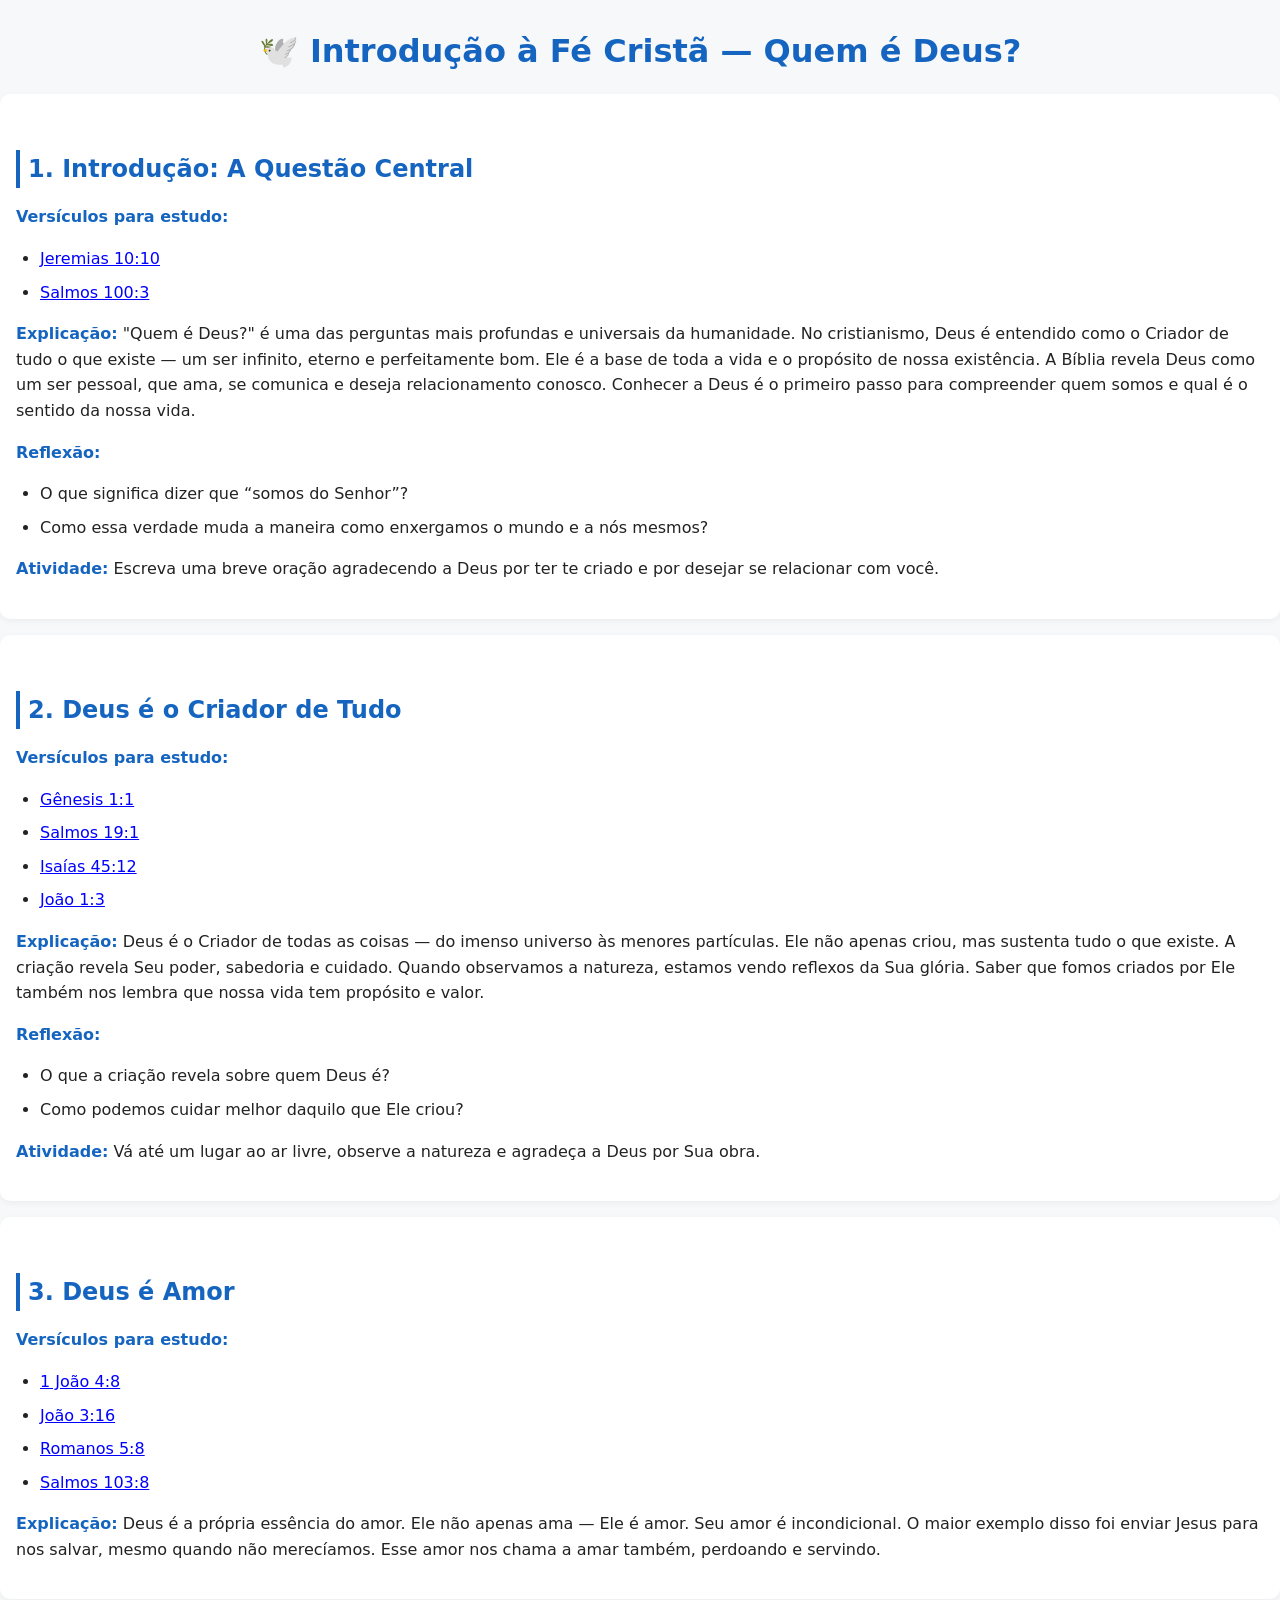
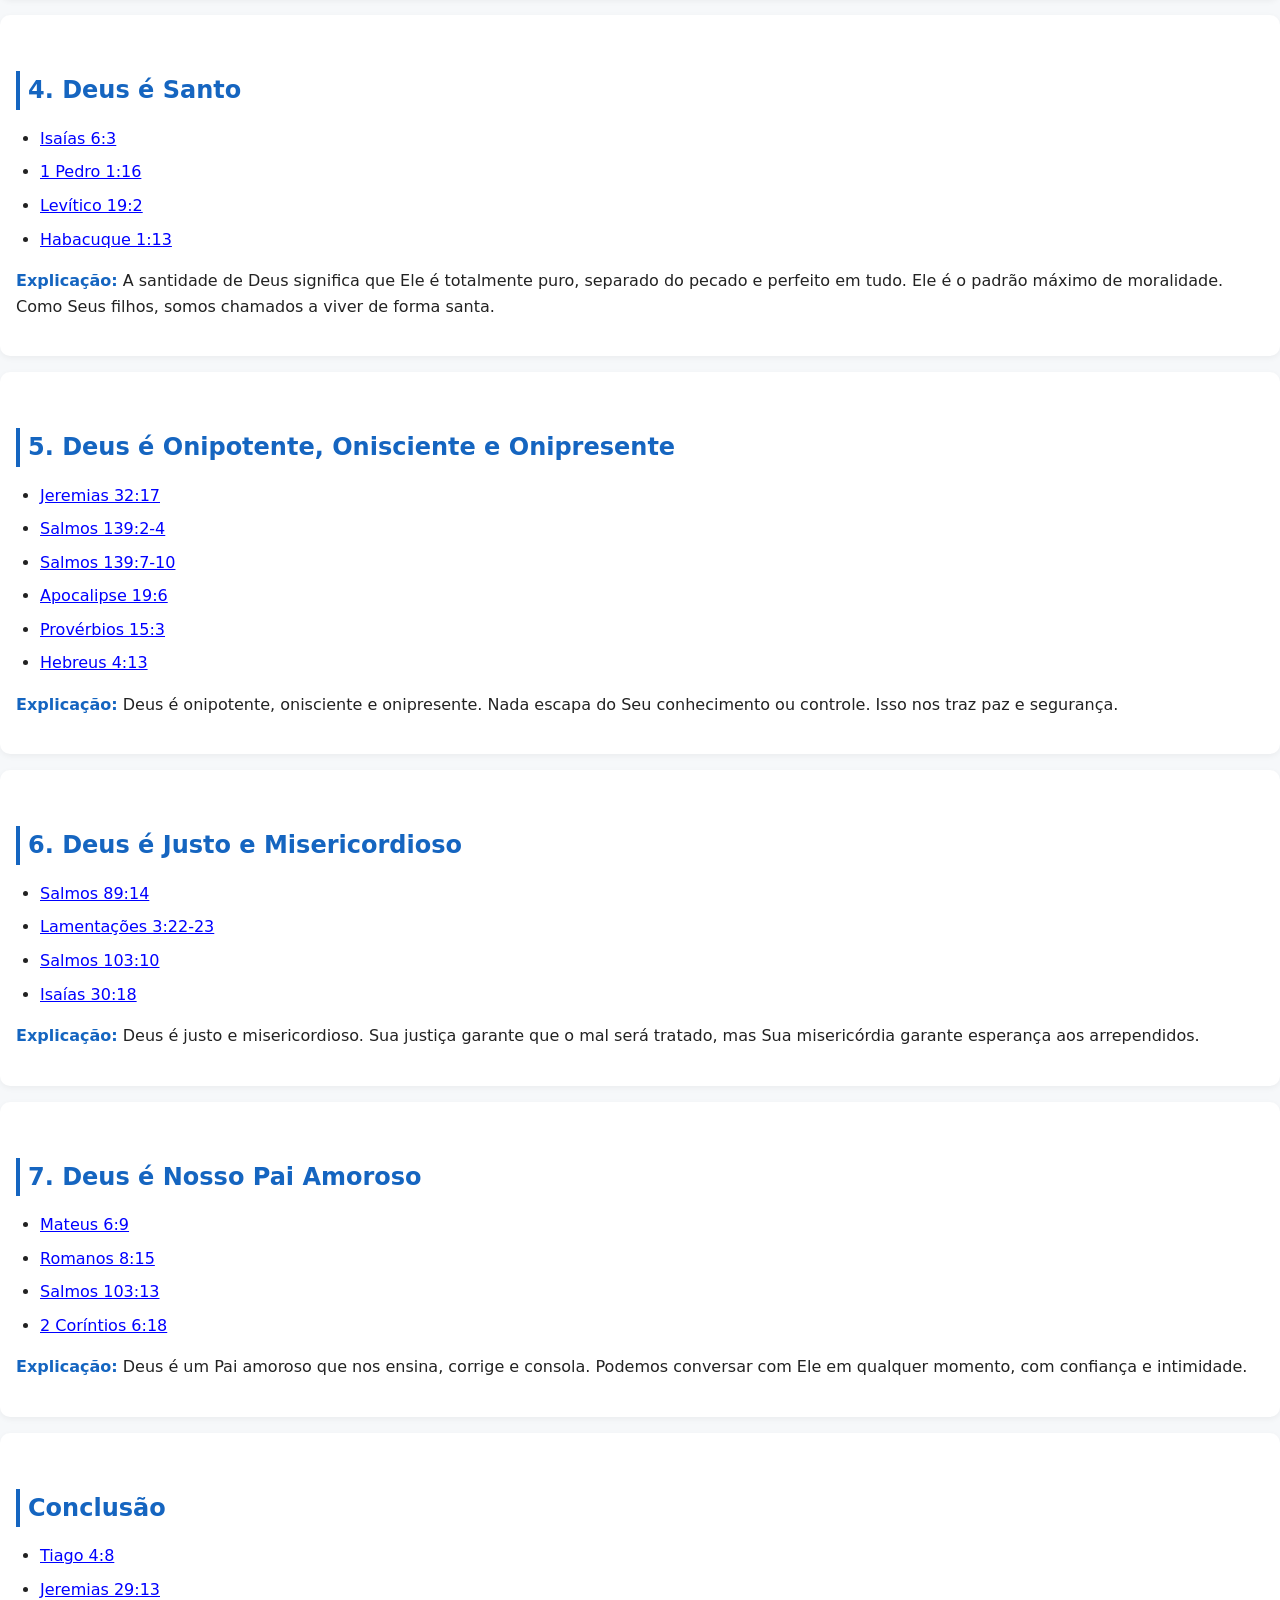
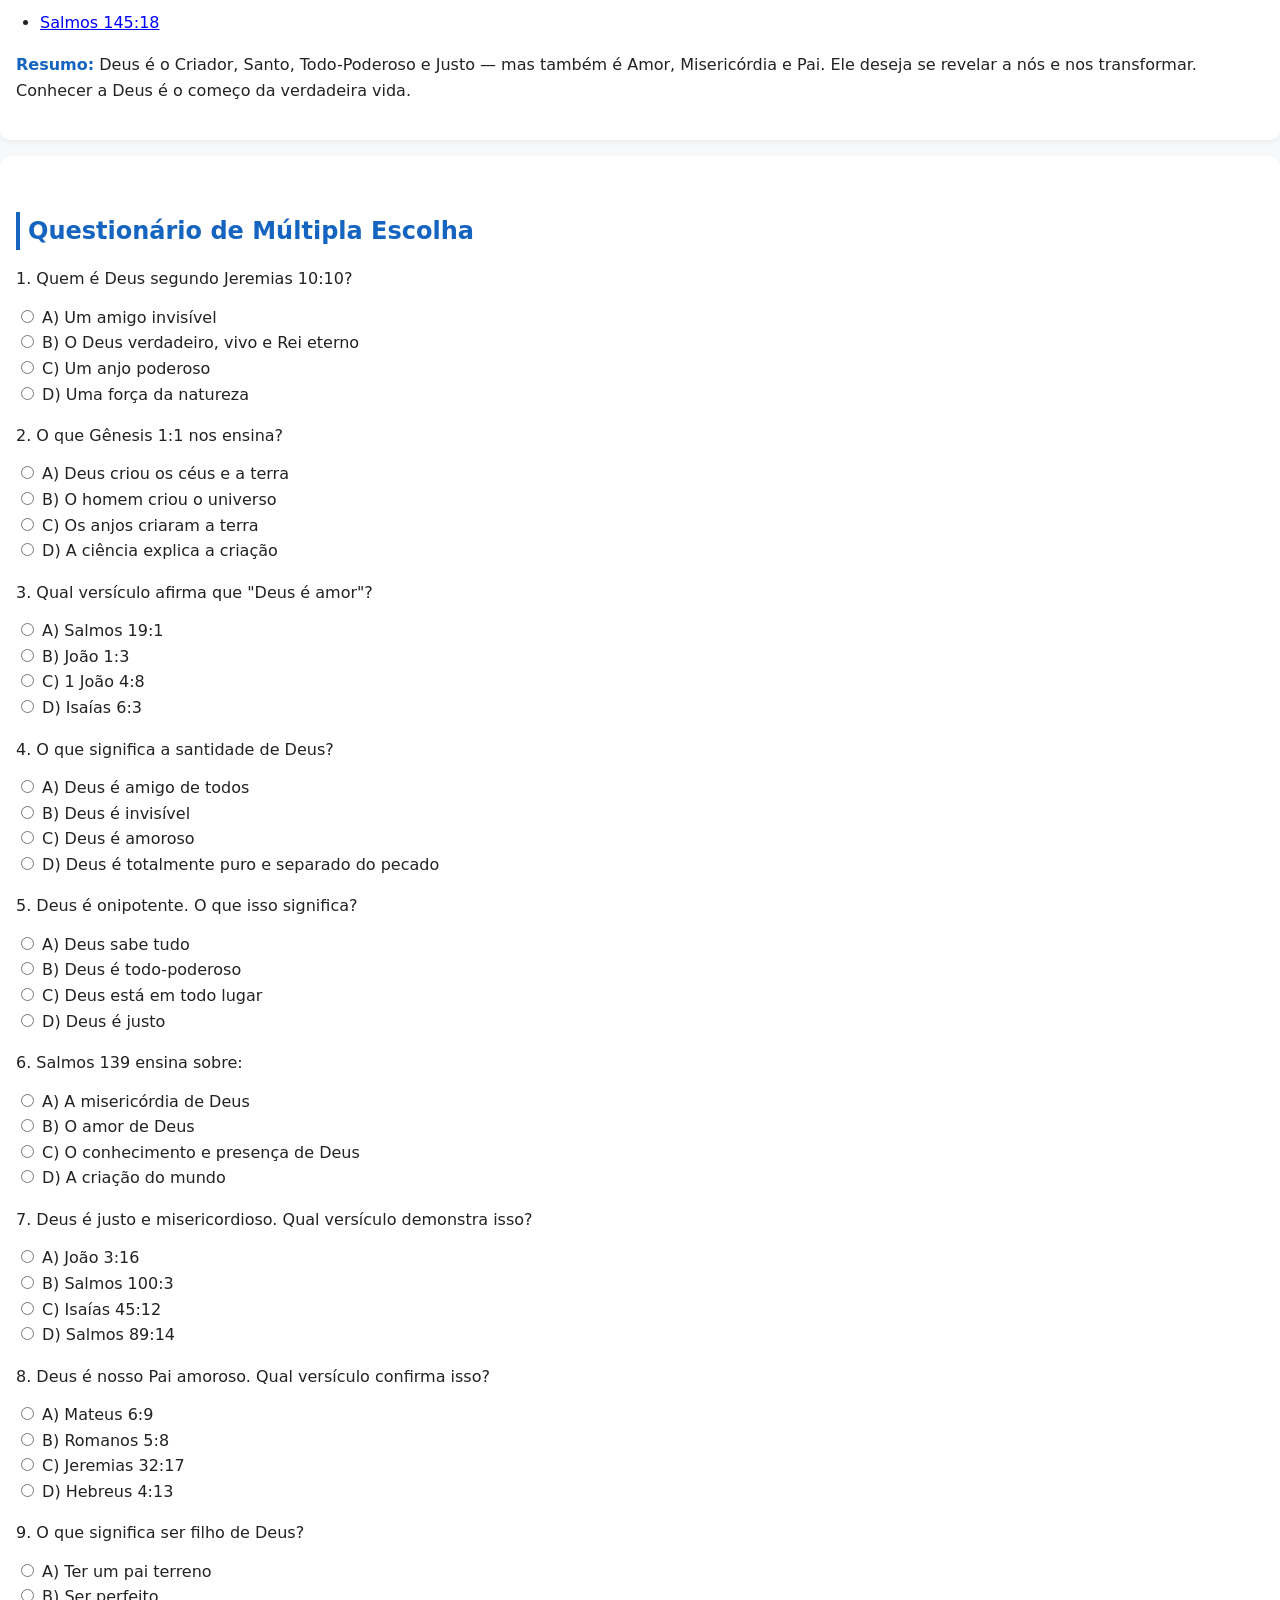
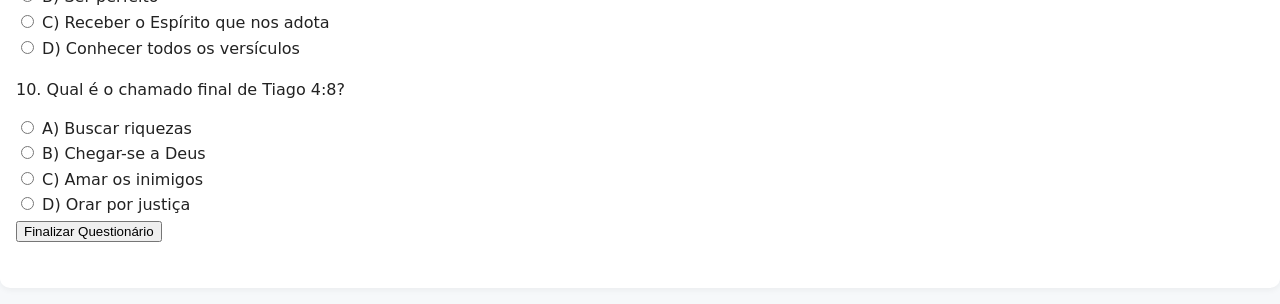
==== pages/topic1_introducao/1_Quem_e_Deus.html @ e8878c87 "add codes" ====
<!DOCTYPE html>
<html lang="pt-BR">
<head>
  <meta charset="UTF-8">
  <meta name="viewport" content="width=device-width, initial-scale=1.0">
    <link rel="stylesheet" href="../../assets/css/styles.css" />
  <title>Introdução à Fé Cristã — Quem é Deus?</title>
</head>
<body>

  <h1>🕊️ Introdução à Fé Cristã — Quem é Deus?</h1>

  <!-- 1. Introdução: A Questão Central -->
  <section>
    <h2>1. Introdução: A Questão Central</h2>

    <p><strong>Versículos para estudo:</strong></p>
    <ul>
      <li><span class="verse" data-text="Mas o Senhor é o Deus verdadeiro; ele é o Deus vivo e o Rei eterno. Diante da sua ira, a terra treme, e as nações não podem suportar a sua indignação.">Jeremias 10:10</span></li>
      <li><span class="verse" data-text="Sabei que o Senhor é Deus; foi ele quem nos fez, e somos dele; somos o seu povo e rebanho do seu pasto.">Salmos 100:3</span></li>
    </ul>

    <p><strong>Explicação:</strong> "Quem é Deus?" é uma das perguntas mais profundas e universais da humanidade. No cristianismo, Deus é entendido como o Criador de tudo o que existe — um ser infinito, eterno e perfeitamente bom. Ele é a base de toda a vida e o propósito de nossa existência. A Bíblia revela Deus como um ser pessoal, que ama, se comunica e deseja relacionamento conosco. Conhecer a Deus é o primeiro passo para compreender quem somos e qual é o sentido da nossa vida.</p>

    <p><strong>Reflexão:</strong></p>
    <ul>
      <li>O que significa dizer que “somos do Senhor”?</li>
      <li>Como essa verdade muda a maneira como enxergamos o mundo e a nós mesmos?</li>
    </ul>

    <p><strong>Atividade:</strong> Escreva uma breve oração agradecendo a Deus por ter te criado e por desejar se relacionar com você.</p>
  </section>

  <!-- 2. Deus é o Criador de Tudo -->
  <section>
    <h2>2. Deus é o Criador de Tudo</h2>

    <p><strong>Versículos para estudo:</strong></p>
    <ul>
      <li><span class="verse" data-text="No princípio, criou Deus os céus e a terra.">Gênesis 1:1</span></li>
      <li><span class="verse" data-text="Os céus declaram a glória de Deus, e o firmamento anuncia a obra das suas mãos.">Salmos 19:1</span></li>
      <li><span class="verse" data-text="Eu fiz a terra, e criei nela o homem; as minhas mãos estenderam os céus, e a todo o seu exército dei as minhas ordens.">Isaías 45:12</span></li>
      <li><span class="verse" data-text="Todas as coisas foram feitas por intermédio dele, e sem ele nada do que foi feito se fez.">João 1:3</span></li>
    </ul>

    <p><strong>Explicação:</strong> Deus é o Criador de todas as coisas — do imenso universo às menores partículas. Ele não apenas criou, mas sustenta tudo o que existe. A criação revela Seu poder, sabedoria e cuidado. Quando observamos a natureza, estamos vendo reflexos da Sua glória. Saber que fomos criados por Ele também nos lembra que nossa vida tem propósito e valor.</p>

    <p><strong>Reflexão:</strong></p>
    <ul>
      <li>O que a criação revela sobre quem Deus é?</li>
      <li>Como podemos cuidar melhor daquilo que Ele criou?</li>
    </ul>

    <p><strong>Atividade:</strong> Vá até um lugar ao ar livre, observe a natureza e agradeça a Deus por Sua obra.</p>
  </section>

  <!-- 3. Deus é Amor -->
  <section>
    <h2>3. Deus é Amor</h2>
    <p><strong>Versículos para estudo:</strong></p>
    <ul>
      <li><span class="verse" data-text="Aquele que não ama não conhece a Deus, porque Deus é amor.">1 João 4:8</span></li>
      <li><span class="verse" data-text="Porque Deus amou o mundo de tal maneira que deu o seu Filho unigênito...">João 3:16</span></li>
      <li><span class="verse" data-text="Mas Deus prova o seu amor para conosco em que Cristo morreu por nós, sendo nós ainda pecadores.">Romanos 5:8</span></li>
      <li><span class="verse" data-text="Misericordioso e compassivo é o Senhor; longânimo e assaz benigno.">Salmos 103:8</span></li>
    </ul>
    <p><strong>Explicação:</strong> Deus é a própria essência do amor. Ele não apenas ama — Ele é amor. Seu amor é incondicional. O maior exemplo disso foi enviar Jesus para nos salvar, mesmo quando não merecíamos. Esse amor nos chama a amar também, perdoando e servindo.</p>
  </section>

  <!-- 4. Deus é Santo -->
  <section>
    <h2>4. Deus é Santo</h2>
    <ul>
      <li><span class="verse" data-text="Santo, santo, santo é o Senhor dos exércitos...">Isaías 6:3</span></li>
      <li><span class="verse" data-text="Sede santos, porque eu sou santo.">1 Pedro 1:16</span></li>
      <li><span class="verse" data-text="Santos sereis, porque eu, o Senhor vosso Deus, sou santo.">Levítico 19:2</span></li>
      <li><span class="verse" data-text="Tu és tão puro de olhos, que não podes ver o mal.">Habacuque 1:13</span></li>
    </ul>
    <p><strong>Explicação:</strong> A santidade de Deus significa que Ele é totalmente puro, separado do pecado e perfeito em tudo. Ele é o padrão máximo de moralidade. Como Seus filhos, somos chamados a viver de forma santa.</p>
  </section>

  <!-- 5. Deus é Onipotente, Onisciente e Onipresente -->
  <section>
    <h2>5. Deus é Onipotente, Onisciente e Onipresente</h2>
    <ul>
      <li><span class="verse" data-text="Nada há que te seja demasiado difícil.">Jeremias 32:17</span></li>
      <li><span class="verse" data-text="Tu conheces o meu sentar e o meu levantar...">Salmos 139:2-4</span></li>
      <li><span class="verse" data-text="Para onde fugirei da tua presença?">Salmos 139:7-10</span></li>
      <li><span class="verse" data-text="Reina o Senhor nosso Deus, o Todo-Poderoso.">Apocalipse 19:6</span></li>
      <li><span class="verse" data-text="Os olhos do Senhor estão em todo lugar.">Provérbios 15:3</span></li>
      <li><span class="verse" data-text="Todas as coisas estão nuas e patentes aos olhos de Deus.">Hebreus 4:13</span></li>
    </ul>
    <p><strong>Explicação:</strong> Deus é onipotente, onisciente e onipresente. Nada escapa do Seu conhecimento ou controle. Isso nos traz paz e segurança.</p>
  </section>

  <!-- 6. Deus é Justo e Misericordioso -->
  <section>
    <h2>6. Deus é Justo e Misericordioso</h2>
    <ul>
      <li><span class="verse" data-text="Justiça e juízo são a base do teu trono...">Salmos 89:14</span></li>
      <li><span class="verse" data-text="As misericórdias do Senhor não têm fim.">Lamentações 3:22-23</span></li>
      <li><span class="verse" data-text="Não nos trata segundo os nossos pecados.">Salmos 103:10</span></li>
      <li><span class="verse" data-text="O Senhor espera para ter misericórdia de vós...">Isaías 30:18</span></li>
    </ul>
    <p><strong>Explicação:</strong> Deus é justo e misericordioso. Sua justiça garante que o mal será tratado, mas Sua misericórdia garante esperança aos arrependidos.</p>
  </section>

  <!-- 7. Deus é Nosso Pai Amoroso -->
  <section>
    <h2>7. Deus é Nosso Pai Amoroso</h2>
    <ul>
      <li><span class="verse" data-text="Pai nosso, que estás nos céus...">Mateus 6:9</span></li>
      <li><span class="verse" data-text="Receberam o Espírito que os adota como filhos.">Romanos 8:15</span></li>
      <li><span class="verse" data-text="Como um pai se compadece de seus filhos, assim o Senhor...">Salmos 103:13</span></li>
      <li><span class="verse" data-text="E serei para vós Pai, e vós sereis meus filhos e filhas.">2 Coríntios 6:18</span></li>
    </ul>
    <p><strong>Explicação:</strong> Deus é um Pai amoroso que nos ensina, corrige e consola. Podemos conversar com Ele em qualquer momento, com confiança e intimidade.</p>
  </section>

  <!-- Conclusão -->
  <section>
    <h2>Conclusão</h2>
    <ul>
      <li><span class="verse" data-text="Chegai-vos a Deus, e ele se chegará a vós.">Tiago 4:8</span></li>
      <li><span class="verse" data-text="Buscar-me-eis e me achareis, quando me buscardes de todo o vosso coração.">Jeremias 29:13</span></li>
      <li><span class="verse" data-text="Perto está o Senhor de todos os que o invocam em verdade.">Salmos 145:18</span></li>
    </ul>
    <p><strong>Resumo:</strong> Deus é o Criador, Santo, Todo-Poderoso e Justo — mas também é Amor, Misericórdia e Pai. Ele deseja se revelar a nós e nos transformar. Conhecer a Deus é o começo da verdadeira vida.</p>
  </section>

  <!-- Questionário -->
<section>
  <h2>Questionário de Múltipla Escolha</h2>
  <form id="quizForm">
    
    <!-- Pergunta 1 -->
    <div class="question">
      <p>1. Quem é Deus segundo Jeremias 10:10?</p>
      <label><input type="radio" name="q1" value="B"> A) Um amigo invisível</label><br>
      <label><input type="radio" name="q1" value="B"> B) O Deus verdadeiro, vivo e Rei eterno</label><br>
      <label><input type="radio" name="q1" value="C"> C) Um anjo poderoso</label><br>
      <label><input type="radio" name="q1" value="D"> D) Uma força da natureza</label>
    </div>

    <!-- Pergunta 2 -->
    <div class="question">
      <p>2. O que Gênesis 1:1 nos ensina?</p>
      <label><input type="radio" name="q2" value="A"> A) Deus criou os céus e a terra</label><br>
      <label><input type="radio" name="q2" value="B"> B) O homem criou o universo</label><br>
      <label><input type="radio" name="q2" value="C"> C) Os anjos criaram a terra</label><br>
      <label><input type="radio" name="q2" value="D"> D) A ciência explica a criação</label>
    </div>

    <!-- Pergunta 3 -->
    <div class="question">
      <p>3. Qual versículo afirma que "Deus é amor"?</p>
      <label><input type="radio" name="q3" value="A"> A) Salmos 19:1</label><br>
      <label><input type="radio" name="q3" value="B"> B) João 1:3</label><br>
      <label><input type="radio" name="q3" value="C"> C) 1 João 4:8</label><br>
      <label><input type="radio" name="q3" value="D"> D) Isaías 6:3</label>
    </div>

    <!-- Pergunta 4 -->
    <div class="question">
      <p>4. O que significa a santidade de Deus?</p>
      <label><input type="radio" name="q4" value="A"> A) Deus é amigo de todos</label><br>
      <label><input type="radio" name="q4" value="B"> B) Deus é invisível</label><br>
      <label><input type="radio" name="q4" value="C"> C) Deus é amoroso</label><br>
      <label><input type="radio" name="q4" value="D"> D) Deus é totalmente puro e separado do pecado</label>
    </div>

    <!-- Pergunta 5 -->
    <div class="question">
      <p>5. Deus é onipotente. O que isso significa?</p>
      <label><input type="radio" name="q5" value="A"> A) Deus sabe tudo</label><br>
      <label><input type="radio" name="q5" value="B"> B) Deus é todo-poderoso</label><br>
      <label><input type="radio" name="q5" value="C"> C) Deus está em todo lugar</label><br>
      <label><input type="radio" name="q5" value="D"> D) Deus é justo</label>
    </div>

    <!-- Pergunta 6 -->
    <div class="question">
      <p>6. Salmos 139 ensina sobre:</p>
      <label><input type="radio" name="q6" value="A"> A) A misericórdia de Deus</label><br>
      <label><input type="radio" name="q6" value="B"> B) O amor de Deus</label><br>
      <label><input type="radio" name="q6" value="C"> C) O conhecimento e presença de Deus</label><br>
      <label><input type="radio" name="q6" value="D"> D) A criação do mundo</label>
    </div>

    <!-- Pergunta 7 -->
    <div class="question">
      <p>7. Deus é justo e misericordioso. Qual versículo demonstra isso?</p>
      <label><input type="radio" name="q7" value="A"> A) João 3:16</label><br>
      <label><input type="radio" name="q7" value="B"> B) Salmos 100:3</label><br>
      <label><input type="radio" name="q7" value="C"> C) Isaías 45:12</label><br>
      <label><input type="radio" name="q7" value="D"> D) Salmos 89:14</label>
    </div>

    <!-- Pergunta 8 -->
    <div class="question">
      <p>8. Deus é nosso Pai amoroso. Qual versículo confirma isso?</p>
      <label><input type="radio" name="q8" value="A"> A) Mateus 6:9</label><br>
      <label><input type="radio" name="q8" value="B"> B) Romanos 5:8</label><br>
      <label><input type="radio" name="q8" value="C"> C) Jeremias 32:17</label><br>
      <label><input type="radio" name="q8" value="D"> D) Hebreus 4:13</label>
    </div>

    <!-- Pergunta 9 -->
    <div class="question">
      <p>9. O que significa ser filho de Deus?</p>
      <label><input type="radio" name="q9" value="A"> A) Ter um pai terreno</label><br>
      <label><input type="radio" name="q9" value="B"> B) Ser perfeito</label><br>
      <label><input type="radio" name="q9" value="C"> C) Receber o Espírito que nos adota</label><br>
      <label><input type="radio" name="q9" value="D"> D) Conhecer todos os versículos</label>
    </div>

    <!-- Pergunta 10 -->
    <div class="question">
      <p>10. Qual é o chamado final de Tiago 4:8?</p>
      <label><input type="radio" name="q10" value="A"> A) Buscar riquezas</label><br>
      <label><input type="radio" name="q10" value="B"> B) Chegar-se a Deus</label><br>
      <label><input type="radio" name="q10" value="C"> C) Amar os inimigos</label><br>
      <label><input type="radio" name="q10" value="D"> D) Orar por justiça</label>
    </div>

    <button type="button" id="submitQuiz">Finalizar Questionário</button>
  </form>

  <div id="quizResult" style="margin-top:20px;"></div>
</section>

  <script src="1_Quem_e_Deus.js"></script>
</body>
</html>
---- assets/css/styles.css ----
:root {
  --bg: #f6f8fa;
  --card: #fff;
  --accent: #1565c0;
  --text: #222;
}

/* ========== Reset & Base ========== */
* {
  box-sizing: border-box;
}

body {
  font-family: Inter, system-ui, Arial, Helvetica, sans-serif;
  margin: 0;
  background: var(--bg);
  color: var(--text);
}

/* ========== Cabeçalho ========== */
.site-header {
  display: flex;
  align-items: center;
  justify-content: space-between;
  gap: 0.75rem;
  padding: 1rem;
  background: #fff;
  box-shadow: 0 1px 6px rgba(0, 0, 0, 0.06);
  flex-wrap: wrap;
}

.logo-small {
  width: 48px;
  height: 48px;
}

/* ========== Conteúdo principal ========== */
.container {
  max-width: 980px;
  margin: 1.5rem auto;
  padding: 1rem;
}

/* ========== Sumário ========== */
.toc ul {
  list-style: none;
  padding: 0;
  margin: 0;
}

.toc a {
  display: block;
  padding: 0.7rem 0.9rem;
  margin: 0.4rem 0;
  background: var(--card);
  border-radius: 8px;
  text-decoration: none;
  color: var(--accent);
  box-shadow: 0 1px 4px rgba(0, 0, 0, 0.04);
  transition: background 0.2s;
}

.toc a:hover {
  background: #eaf2fc;
}

/* ========== Botões ========== */
.btn {
  background: var(--accent);
  color: #fff;
  border: none;
  padding: 0.6rem 0.9rem;
  border-radius: 8px;
  cursor: pointer;
  transition: background 0.2s, transform 0.1s;
}

.btn:hover {
  background: #0d47a1;
}

.btn:active {
  transform: scale(0.97);
}

/* ========== Formulário de Certificado ========== */
.form-inline {
  display: flex;
  flex-wrap: wrap;
  align-items: center;
  gap: 0.5rem;
  margin-top: 1rem;
}

.form-inline input {
  flex: 1 1 240px;
  padding: 0.5rem 0.6rem;
  border-radius: 6px;
  border: 1px solid #ddd;
}

/* ========== Modal de boas-vindas ========== */
.modal {
  position: fixed;
  inset: 0;
  display: flex;
  align-items: center;
  justify-content: center;
  background: rgba(0, 0, 0, 0.45);
  visibility: hidden;
  opacity: 0;
  transition: all 0.22s;
  z-index: 10;
}

.modal.show {
  visibility: visible;
  opacity: 1;
}

.modal-content {
  background: var(--card);
  padding: 1.4rem;
  border-radius: 10px;
  text-align: center;
  max-width: 420px;
  width: 90%;
}

.logo-large {
  width: 120px;
  margin-bottom: 0.6rem;
}

/* ========== Versículo clicável ========== */
.verse {
  color: var(--accent);
  cursor: pointer;
  text-decoration: underline;
}

/* ========== Responsividade ========== */
@media (max-width: 768px) {
  .container {
    padding: 0.8rem;
  }

  .toc a {
    font-size: 0.95rem;
    padding: 0.6rem 0.8rem;
  }

  .site-header {
    flex-direction: column;
    align-items: flex-start;
  }

  .site-header h2 {
    font-size: 1.2rem;
  }

  .form-inline {
    flex-direction: column;
    align-items: stretch;
  }

  .form-inline input,
  .form-inline .btn {
    width: 100%;
  }

  .logo-large {
    width: 90px;
  }
}

@media (max-width: 480px) {
  body {
    font-size: 0.95rem;
  }

  .toc a {
    font-size: 0.9rem;
  }

  .btn {
    padding: 0.5rem 0.8rem;
  }

  .modal-content {
    padding: 1rem;
  }
}

/* ====== Estilo adicional para a página "Quem é Deus" ====== */

/* Título principal */
h1 {
  text-align: center;
  color: var(--accent);
  font-size: 2rem;
  margin: 2rem 0 1.5rem 0;
}

/* Títulos das seções */
h2 {
  color: var(--accent);
  font-size: 1.5rem;
  margin-top: 2rem;
  margin-bottom: 1rem;
  padding-left: 0.5rem;
  border-left: 4px solid var(--accent);
}

/* Seções */
section {
  background: var(--card);
  padding: 1.5rem 1rem;
  margin: 1rem 0;
  border-radius: 10px;
  box-shadow: 0 2px 6px rgba(0,0,0,0.05);
  line-height: 1.6;
}

/* Listas */
ul {
  padding-left: 1.5rem;
  margin-bottom: 1rem;
}

ul li {
  margin-bottom: 0.5rem;
}

/* Explicações, Reflexão e Atividades */
p {
  margin-bottom: 0.8rem;
}

p strong {
  color: var(--accent);
}

/* Versículos clicáveis (com efeito hover) */
.verse {
  color: var(--accent);
  cursor: pointer;
  text-decoration: underline;
  transition: color 0.2s;
}

.verse:hover {
  color: #0d47a1;
}

/* Responsividade adicional */
@media (max-width: 768px) {
  h1 {
    font-size: 1.7rem;
  }
  h2 {
    font-size: 1.3rem;
  }
  section {
    padding: 1rem 0.8rem;
  }
}

@media (max-width: 480px) {
  h1 {
    font-size: 1.5rem;
  }
  h2 {
    font-size: 1.1rem;
  }
  section {
    padding: 0.8rem 0.6rem;
  }
}
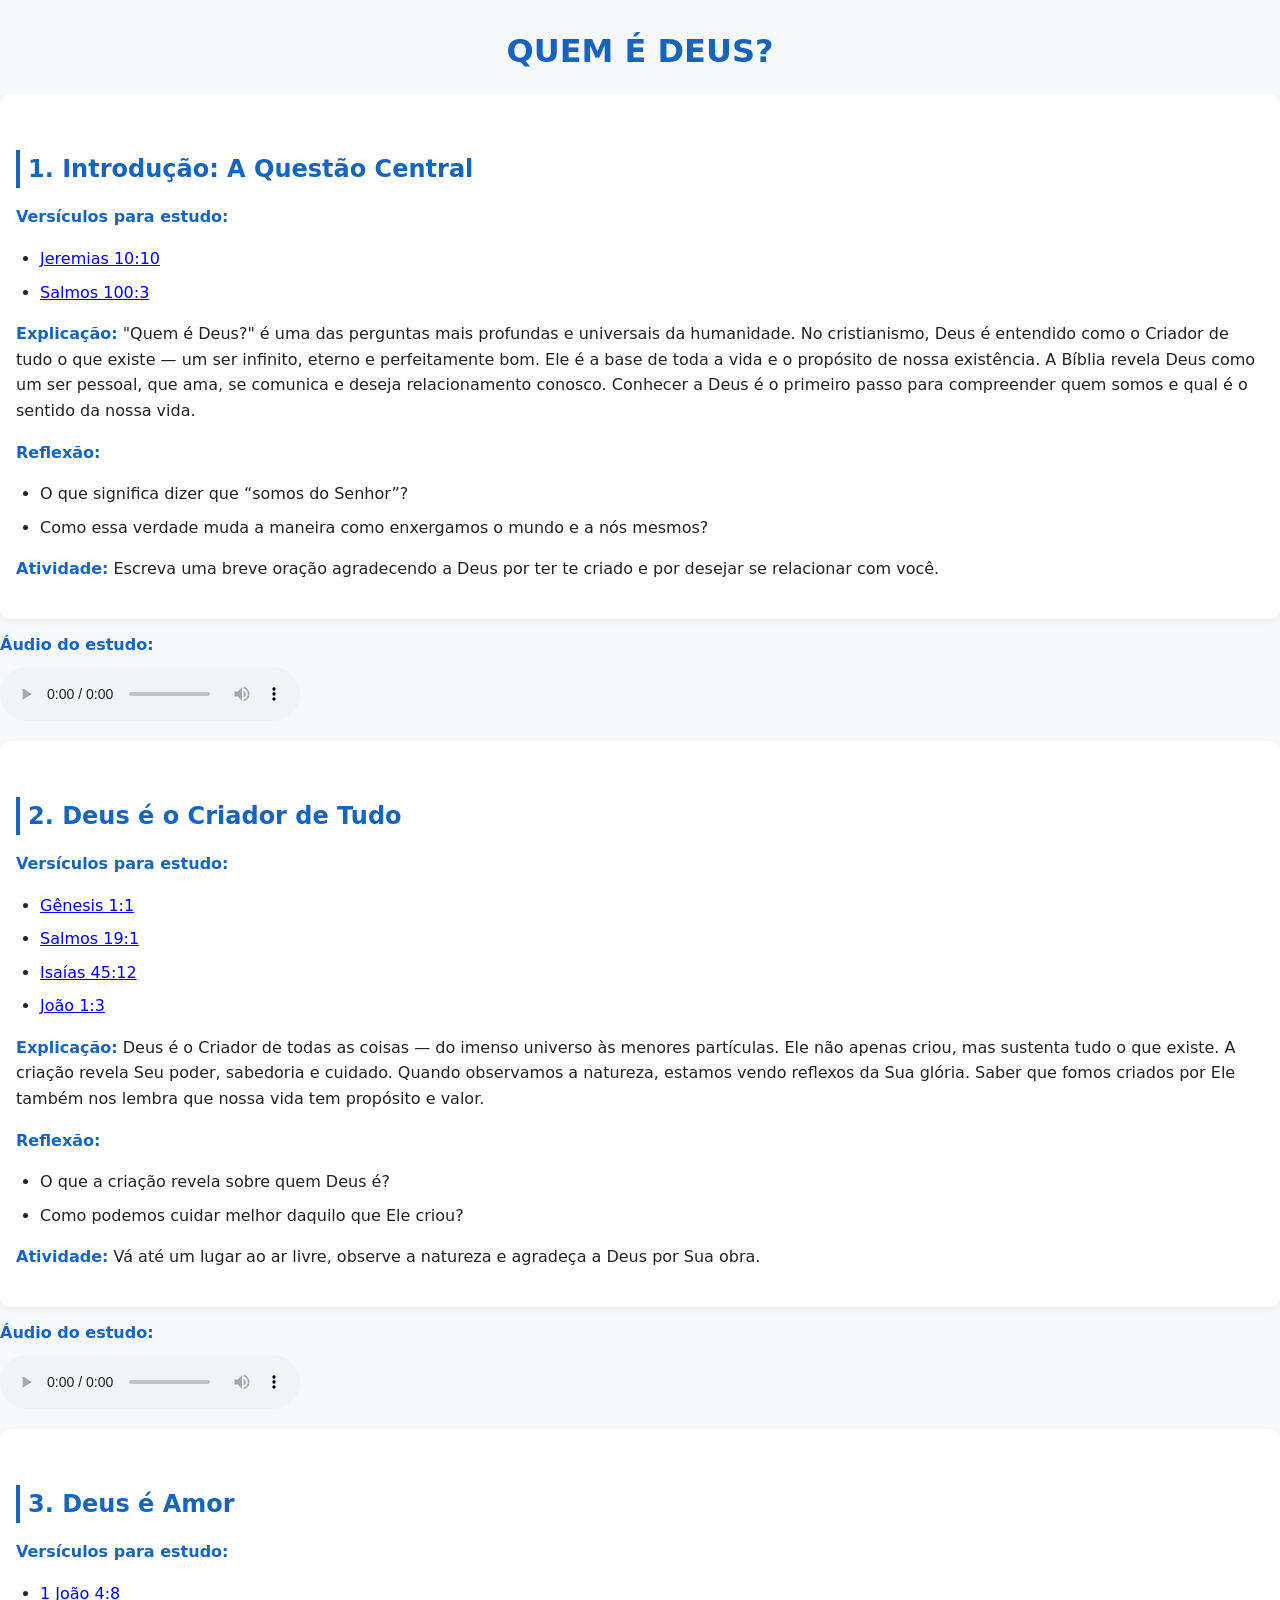
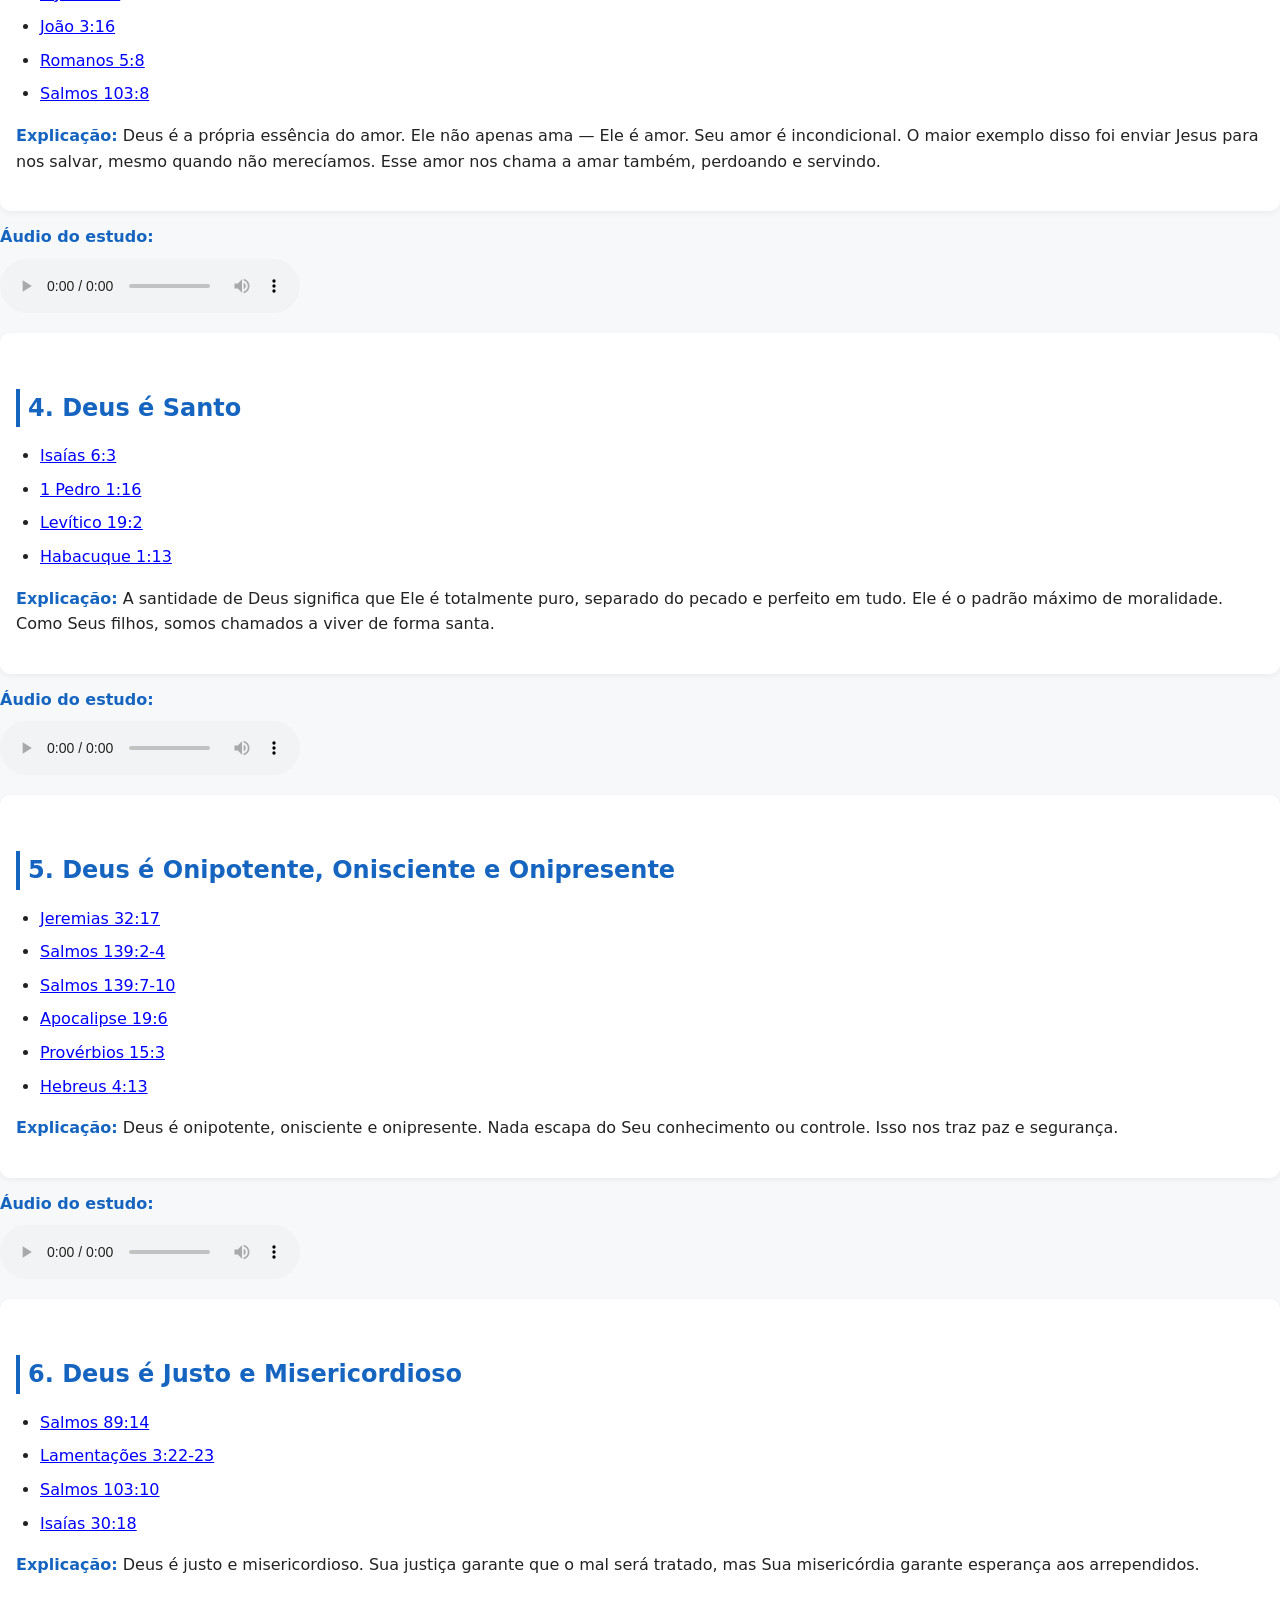
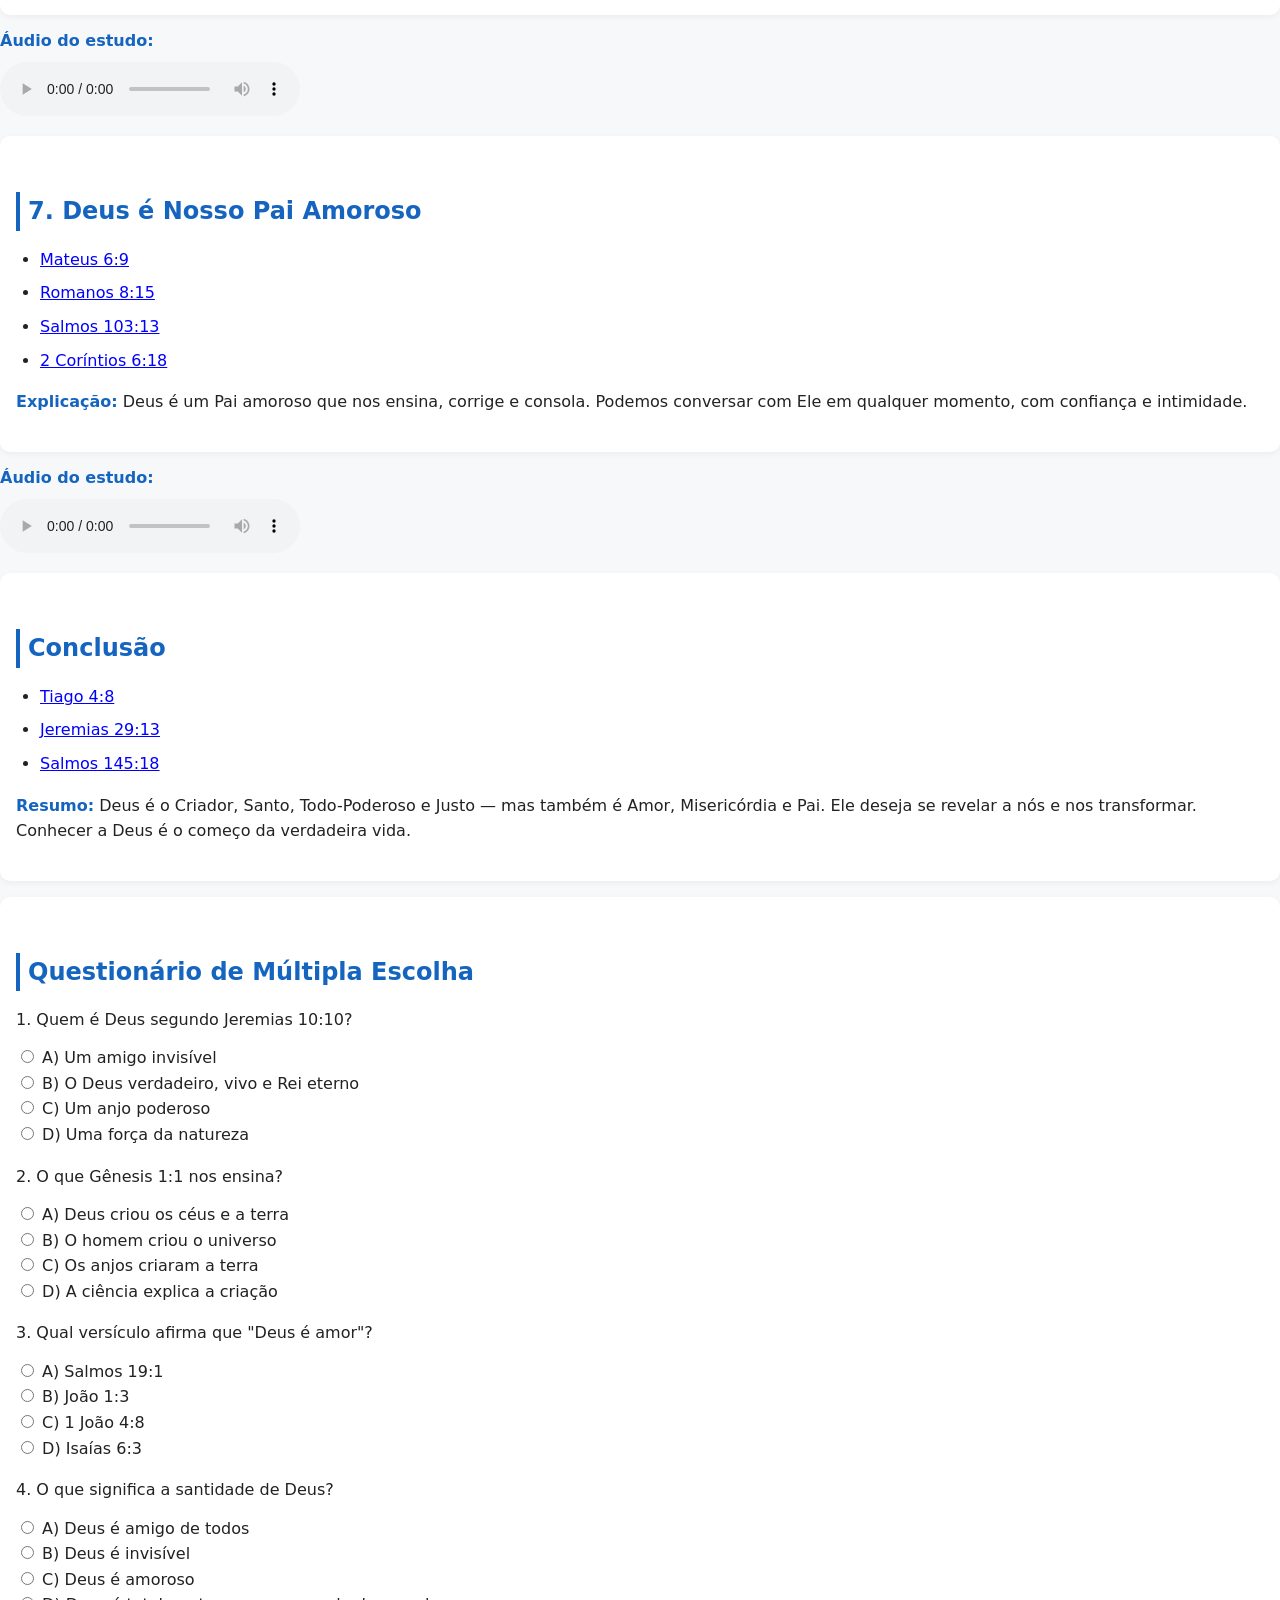
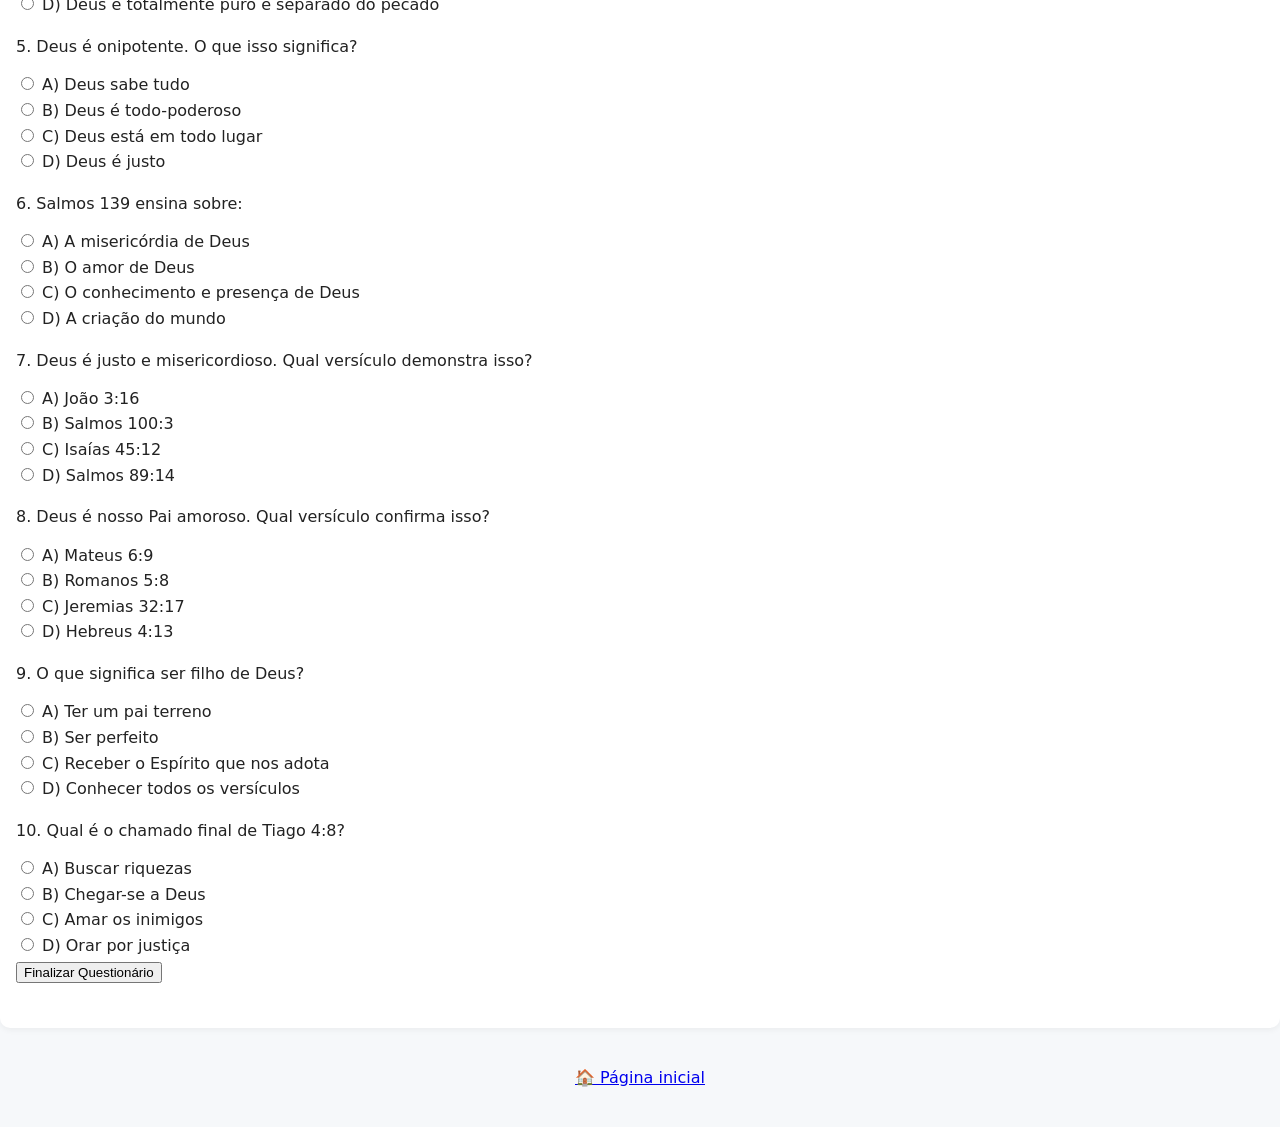
==== commit bd4ab729: "modifies" ====
--- a/pages/topic1_introducao/1_Quem_e_Deus.html
+++ b/pages/topic1_introducao/1_Quem_e_Deus.html
@@ -8,7 +8,7 @@
 </head>
 <body>
 
-  <h1>🕊️ Introdução à Fé Cristã — Quem é Deus?</h1>
+  <h1>QUEM É DEUS?</h1>
 
   <!-- 1. Introdução: A Questão Central -->
   <section>
@@ -30,6 +30,12 @@
 
     <p><strong>Atividade:</strong> Escreva uma breve oração agradecendo a Deus por ter te criado e por desejar se relacionar com você.</p>
   </section>
+
+  <p><strong>Áudio do estudo:</strong></p>
+<audio controls>
+  <source src="../../assets/audio/quem_e_deus/topico1.mp3" type="audio/mpeg">
+  Seu navegador não suporta áudio.
+</audio>
 
   <!-- 2. Deus é o Criador de Tudo -->
   <section>
@@ -54,6 +60,12 @@
     <p><strong>Atividade:</strong> Vá até um lugar ao ar livre, observe a natureza e agradeça a Deus por Sua obra.</p>
   </section>
 
+  <p><strong>Áudio do estudo:</strong></p>
+<audio controls>
+  <source src="../../assets/audio/quem_e_deus/topico1.mp3" type="audio/mpeg">
+  Seu navegador não suporta áudio.
+</audio>
+
   <!-- 3. Deus é Amor -->
   <section>
     <h2>3. Deus é Amor</h2>
@@ -67,6 +79,12 @@
     <p><strong>Explicação:</strong> Deus é a própria essência do amor. Ele não apenas ama — Ele é amor. Seu amor é incondicional. O maior exemplo disso foi enviar Jesus para nos salvar, mesmo quando não merecíamos. Esse amor nos chama a amar também, perdoando e servindo.</p>
   </section>
 
+  <p><strong>Áudio do estudo:</strong></p>
+<audio controls>
+  <source src="../../assets/audio/quem_e_deus/topico1.mp3" type="audio/mpeg">
+  Seu navegador não suporta áudio.
+</audio>
+
   <!-- 4. Deus é Santo -->
   <section>
     <h2>4. Deus é Santo</h2>
@@ -78,6 +96,12 @@
     </ul>
     <p><strong>Explicação:</strong> A santidade de Deus significa que Ele é totalmente puro, separado do pecado e perfeito em tudo. Ele é o padrão máximo de moralidade. Como Seus filhos, somos chamados a viver de forma santa.</p>
   </section>
+
+  <p><strong>Áudio do estudo:</strong></p>
+<audio controls>
+  <source src="../../assets/audio/quem_e_deus/topico1.mp3" type="audio/mpeg">
+  Seu navegador não suporta áudio.
+</audio>
 
   <!-- 5. Deus é Onipotente, Onisciente e Onipresente -->
   <section>
@@ -93,6 +117,12 @@
     <p><strong>Explicação:</strong> Deus é onipotente, onisciente e onipresente. Nada escapa do Seu conhecimento ou controle. Isso nos traz paz e segurança.</p>
   </section>
 
+  <p><strong>Áudio do estudo:</strong></p>
+<audio controls>
+  <source src="../../assets/audio/quem_e_deus/topico1.mp3" type="audio/mpeg">
+  Seu navegador não suporta áudio.
+</audio>
+
   <!-- 6. Deus é Justo e Misericordioso -->
   <section>
     <h2>6. Deus é Justo e Misericordioso</h2>
@@ -105,6 +135,12 @@
     <p><strong>Explicação:</strong> Deus é justo e misericordioso. Sua justiça garante que o mal será tratado, mas Sua misericórdia garante esperança aos arrependidos.</p>
   </section>
 
+  <p><strong>Áudio do estudo:</strong></p>
+<audio controls>
+  <source src="../../assets/audio/quem_e_deus/topico1.mp3" type="audio/mpeg">
+  Seu navegador não suporta áudio.
+</audio>
+
   <!-- 7. Deus é Nosso Pai Amoroso -->
   <section>
     <h2>7. Deus é Nosso Pai Amoroso</h2>
@@ -116,6 +152,12 @@
     </ul>
     <p><strong>Explicação:</strong> Deus é um Pai amoroso que nos ensina, corrige e consola. Podemos conversar com Ele em qualquer momento, com confiança e intimidade.</p>
   </section>
+
+  <p><strong>Áudio do estudo:</strong></p>
+<audio controls>
+  <source src="../../assets/audio/quem_e_deus/topico1.mp3" type="audio/mpeg">
+  Seu navegador não suporta áudio.
+</audio>
 
   <!-- Conclusão -->
   <section>
@@ -229,6 +271,10 @@
   <div id="quizResult" style="margin-top:20px;"></div>
 </section>
 
+<div style="text-align:center; margin:40px 0;">
+  <a href="../../index.html" class="btn-topo">🏠 Página inicial</a>
+</div>
+
   <script src="1_Quem_e_Deus.js"></script>
 </body>
 </html>
